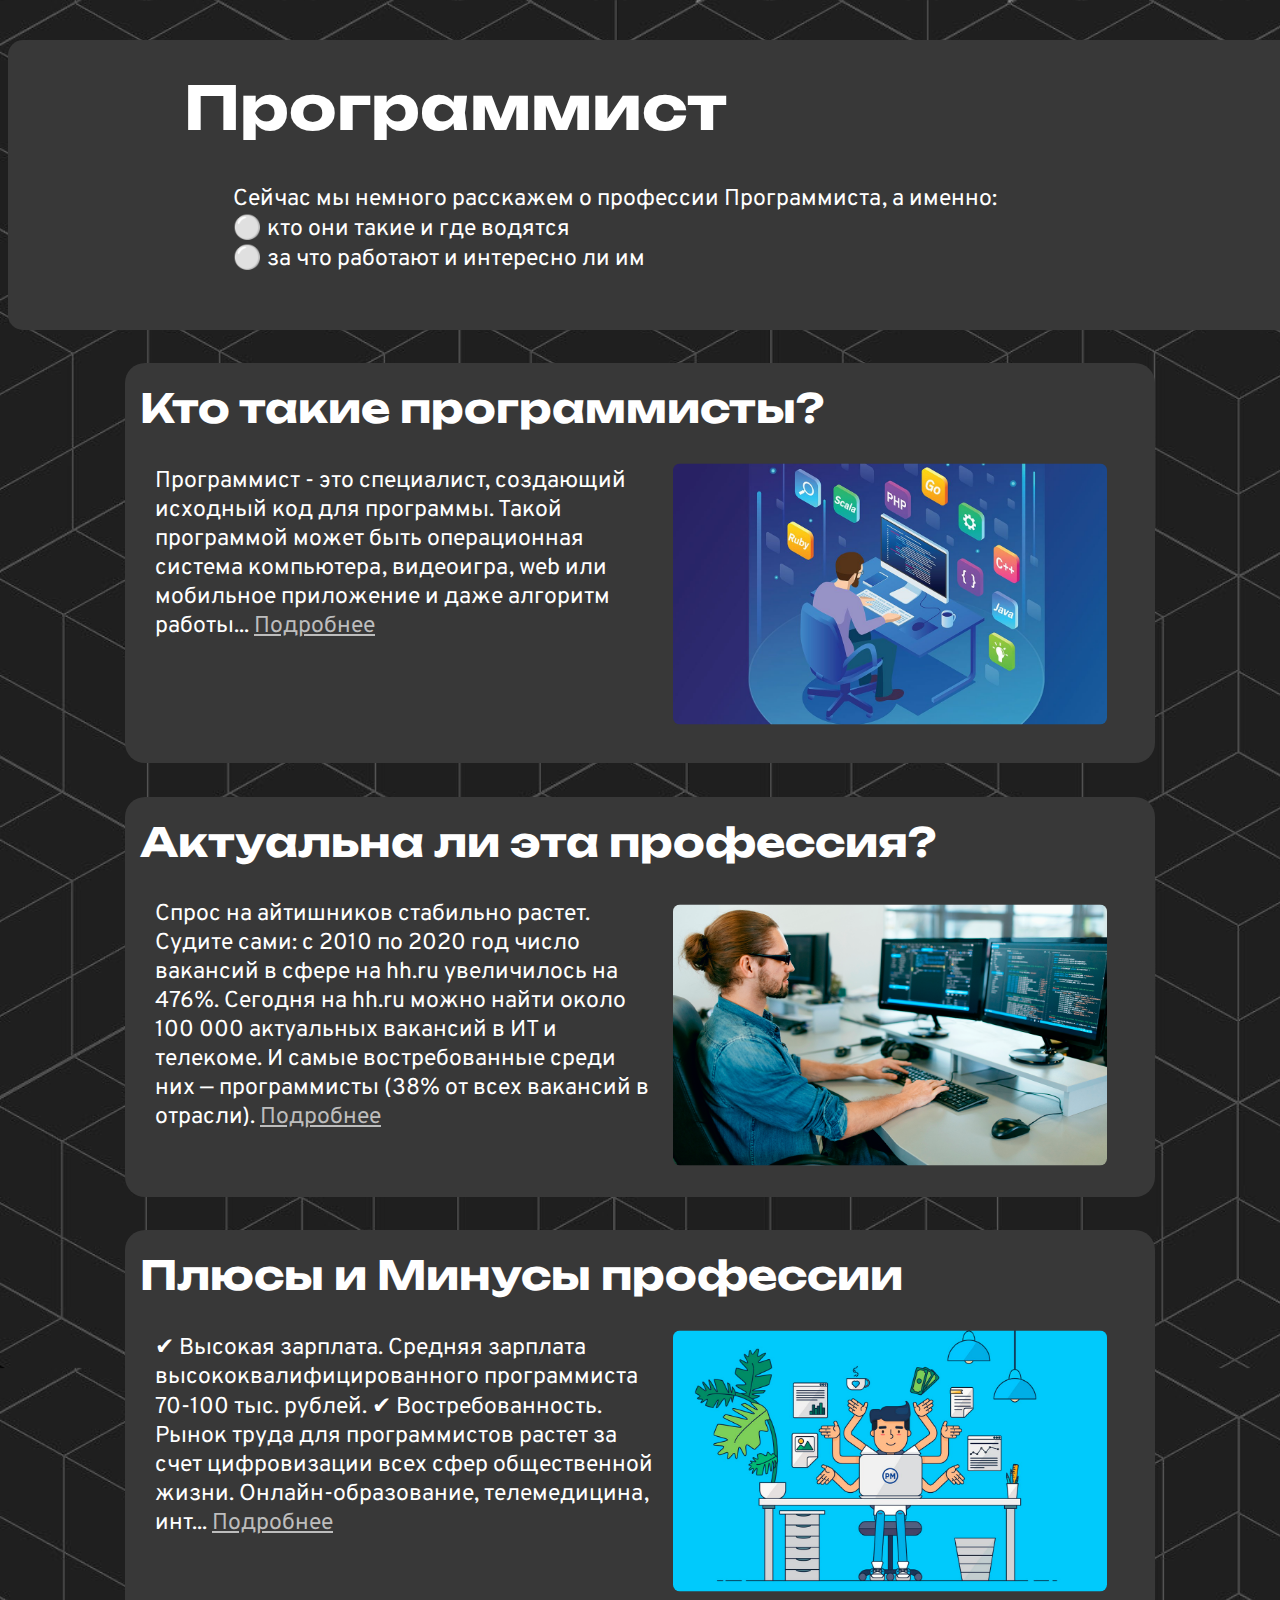
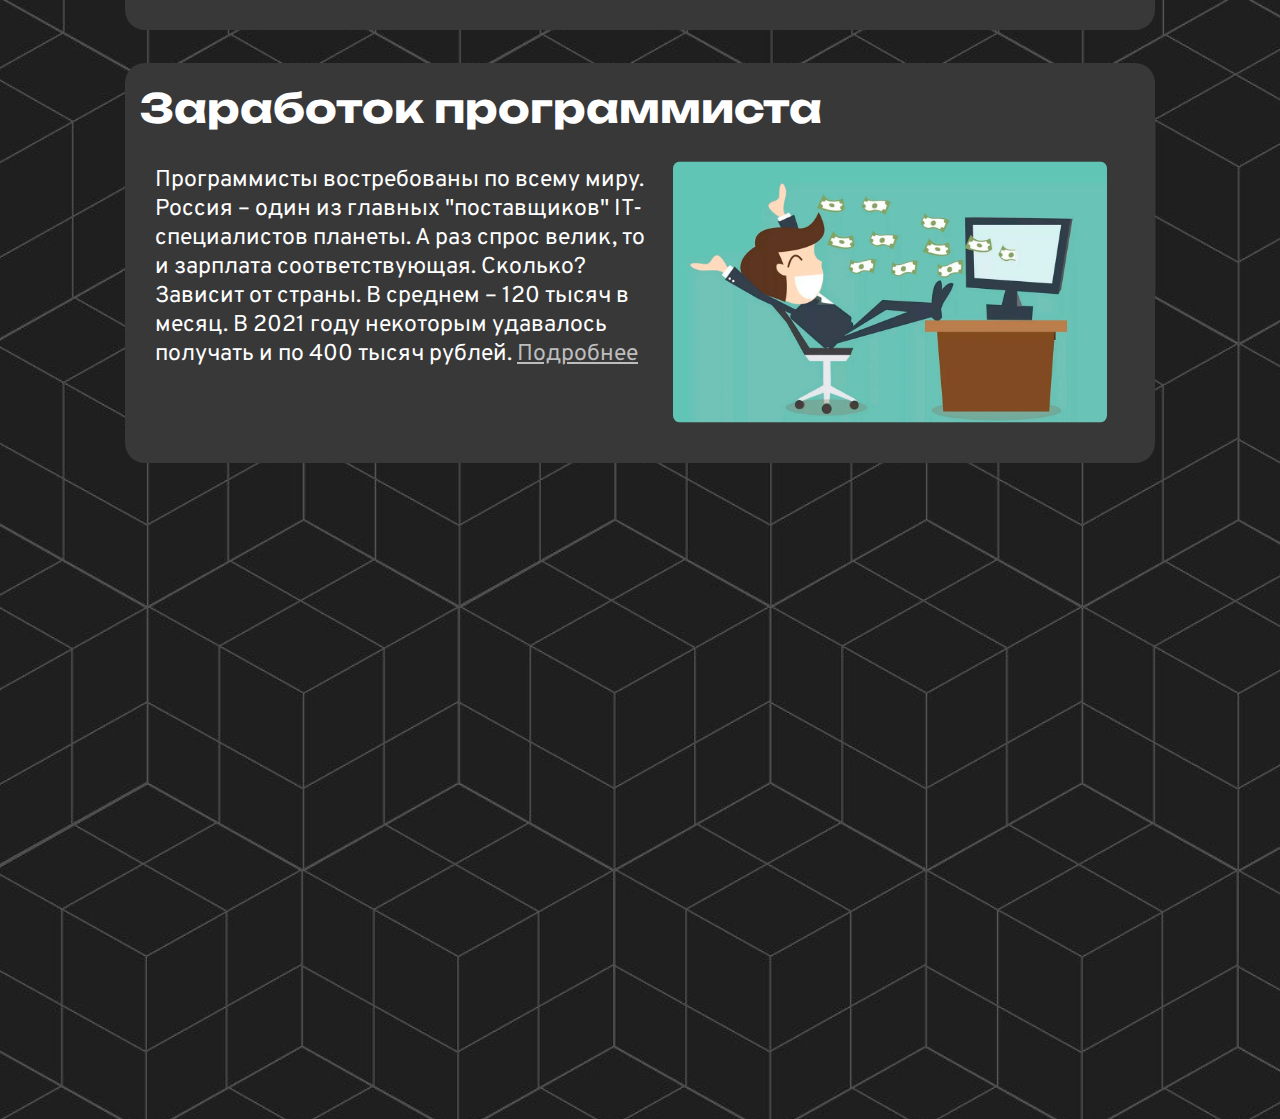
==== index.html @ e57abe6d "Add files via upload" ====
<!DOCTYPE HTML>
    <HTML>
        <link rel="stylesheet" href="styles.css">
        <head>
            <link rel="preconnect" href="https://fonts.googleapis.com">
            <link rel="preconnect" href="https://fonts.gstatic.com" crossorigin>
            <link href="https://fonts.googleapis.com/css2?family=Overpass&display=swap" rel="stylesheet">
            <link href="https://fonts.googleapis.com/css2?family=Overpass:wght@800&family=Unbounded:wght@800&display=swap" rel="stylesheet">
            <title>
                Програмист! Немного 0 профессии 
            </title>
        </head>
        <body background="images/code.jpg"; background-attachment: fixed; background-repeat: repeat-x;>
            <div class="main">
                <div class="hbox">
                    <h1 class="h1p">Программист</h1>
                    <div class="p1p">
                        <p>Сейчас мы немного расскажем о профессии Программиста, а именно:</p>
                        <p>⚪ кто они такие и где водятся</p>
                        <p>⚪ за что работают и интересно ли им</p></div>
                </div>
            </div>
            <div>
                <div class="box">
                    <h2 class="h2p">Кто такие программисты?</h2>
                    <div class="text">
                        <p class p2p>Программист - это специалист, создающий исходный код для программы. Такой программой может быть операционная система компьютера, видеоигра, web или мобильное приложение и даже алгоритм работы... <a href="Программист.html">Подробнее</a> </p>
                        <a href="Программист.html">
                            <img class="img1pos" src="images/1.jpg">
                        </a>
                    </div>
                </div>
            </div>
            <div>
                <div class="box">
                    <h2 class="h2p">Актуальна ли эта профессия?</h2>
                    <div class="text">
                        <p class p2p>Спрос на айтишников стабильно растет. Судите сами: с 2010 по 2020 год число вакансий в сфере на hh.ru увеличилось на 476%. Сегодня на hh.ru можно найти около 100 000 актуальных вакансий в ИТ и телекоме. И самые востребованные среди них — программисты (38% от всех вакансий в отрасли). <a href="Актуальность.html">Подробнее</a> </p>
                        <a href="Актуальность.html">
                            <img class="img2pos" src="images/2.png">
                        </a>
                    </div>
                </div>
            </div>
            <div>
                <div class="box">
                    <h2 class="h2p">Плюсы и Минусы профессии</h2>
                    <div class="text">
                        <p class p2p>✔ Высокая зарплата. Средняя зарплата высококвалифицированного программиста 70-100 тыс. рублей. ✔ Востребованность. Рынок труда для программистов растет за счет цифровизации всех сфер общественной жизни. Онлайн-образование, телемедицина, инт...  <a href="Плюсыминусы.html">Подробнее</a> </p>
                        <a href="Плюсыминусы.html">
                            <img class="img3pos" src="images/3.png">
                        </a>
                    </div>
                </div>
            </div>
            <div>
                <div class="box">
                    <h2 class="h2p">Заработок программиста</h2>
                    <div class="text">
                        <p class p2p>Программисты востребованы по всему миру. Россия – один из главных "поставщиков" IT-специалистов планеты. А раз спрос велик, то и зарплата соответствующая. Сколько? Зависит от страны. В среднем – 120 тысяч в месяц. В 2021 году некоторым удавалось получать и по 400 тысяч рублей. <a href="Заработок.html">Подробнее</a> </p>
                        <a href="Заработок.html">
                            <img class="img4pos" src="images/4.png">
                        </a>
                    </div>
                </div>
            </div>
        </body>
    </HTML>
---- styles.css ----
body {
  background: rgb(0, 0, 0) url(images/fon.jpg);
  /*background: rgb(56, 56, 56);*/
  color: rgb(255, 255, 255);  
  background-repeat: repeat-y;
  background-size: 190%;

}

h1 {
    color: rgb(255, 255, 255);
    text-align: center;
    font-family: 'Unbounded', cursive;
    
  }
.h1p {
  padding-right: 400px;
  font-size: 60px;
  padding-top: 30px;
}

h2 {
  color: rgb(255, 255, 255);
  text-align: center;
  font-size: 40px;
  text-align: left;
  font-family: 'Unbounded', cursive;
 }  

.h2p {
  padding-right: 100px;
  padding-top: 20px;
}
.h2p1 {
  position: relative;
  top:1000px;
  left:0px;
}
a {
  color:rgb(189, 189, 189);
  cursor: pointer;
}

p{
  color: rgb(255, 255, 255);
  text-align: left;
  margin: auto;
  font-size: 23px;
  font-family: 'Overpass', sans-serif;
}

.p1p {
  padding-bottom: 10px;
  padding-left: 210px;
  padding-right: 0px;
  padding-top: 0px;
}
.p2p {
  position: relative;
  left: 100%;
}

.bh1 {
  color: rgb(255, 255, 255);
  text-align: center;
  padding-bottom: 0px;
  padding-left: 0px;
  padding-right: 200px;
  padding-top: 0px;
  margin: auto;
  font-size: 23px;
}

.box {
  background-color: #383838;
  width: 100%;
  height: 400px;
  padding: 0 15px;
  margin: 0 auto;
  max-width: 1000px;
  border-radius: 20px;
}
.text {
  width: 50%;
  height: 400px;
  padding: 0 15px;
  margin: 0 auto;
  max-width: 1000px;
  padding-right: 500px;

}

.hbox {
  background-color: #383838;
  width: 100%;
  height: 290px;
  padding: 0 15px;
  margin: 0 auto;
  max-width: 1300px;
  border-radius: 15px;
}

.img1pos {
  scale: 35%;
  top: -420px;
  left: 115px;
  position: relative;
  border-radius: 20px;
}
.img2pos {
  scale: 35%;
  top: -470px;
  left: 115px;
  position: relative;
  border-radius: 20px;
}
.img3pos {
  scale: 35%;
  top: -450px;
  left: 115px;
  position: relative;
  border-radius: 20px;
}
.img4pos {
  scale: 35%;
  top: -450px;
  left: 115px;
  position: relative;
  border-radius: 20px;
}
.btn-block {
  display: block;
  width: 45%;

}
.btn-primary {
  color: #fff;
  background-color: #4384d0;
  border-color: #4384d0;

}
.btn {
  display: inline-block;
  margin-bottom: 0;
  font-weight: bold;
  text-align: center;
  vertical-align: middle;
  touch-action: manipulation;
  cursor: pointer;
  background-image: none;
  border: 10px solid transparent;
  white-space: nowrap;
  padding: 8px 12px;
  font-size: 40px;
  line-height: 5;
  border-radius: 4px;
  -webkit-user-select: none;
  -moz-user-select: none;
  -ms-user-select: none;
  user-select: none;
  font-family: 'Overpass', sans-serif;
}
.btn1p {
  top: 0px;
  left: 0px;
  position: relative;
}
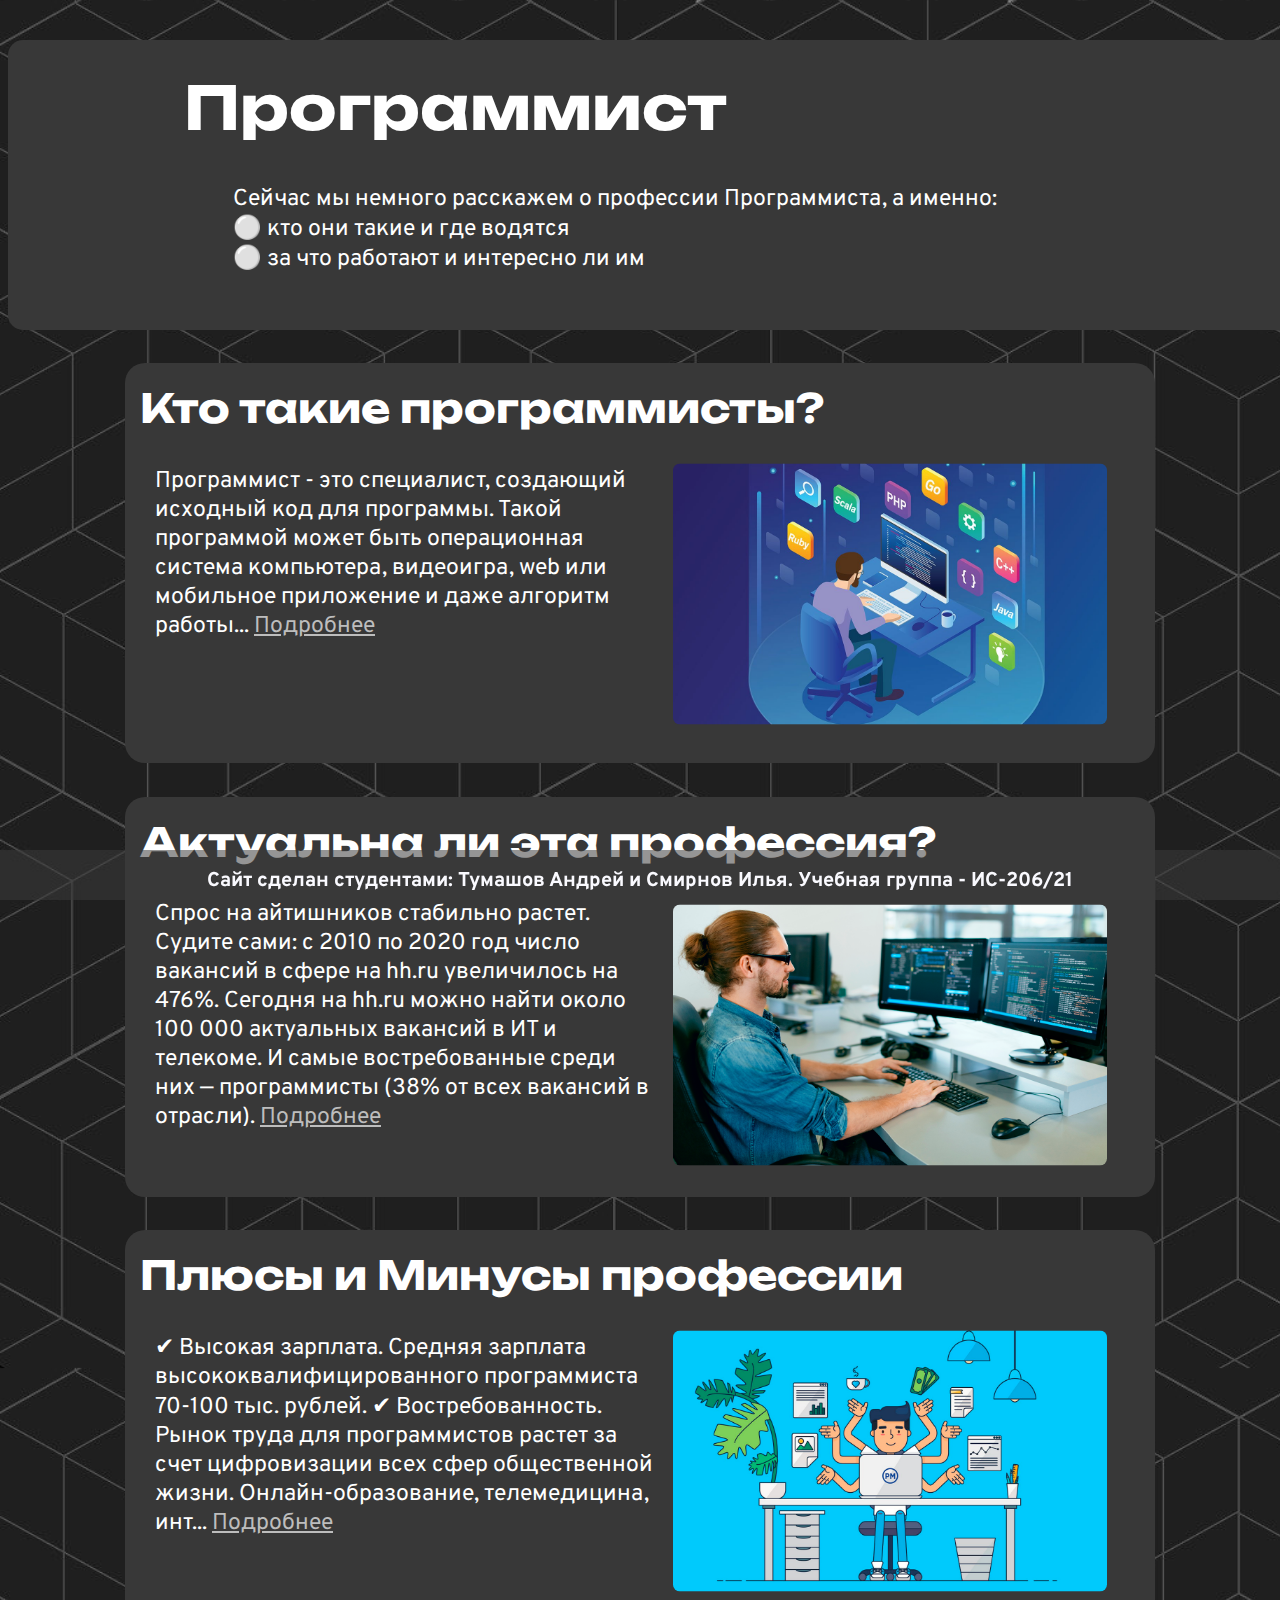
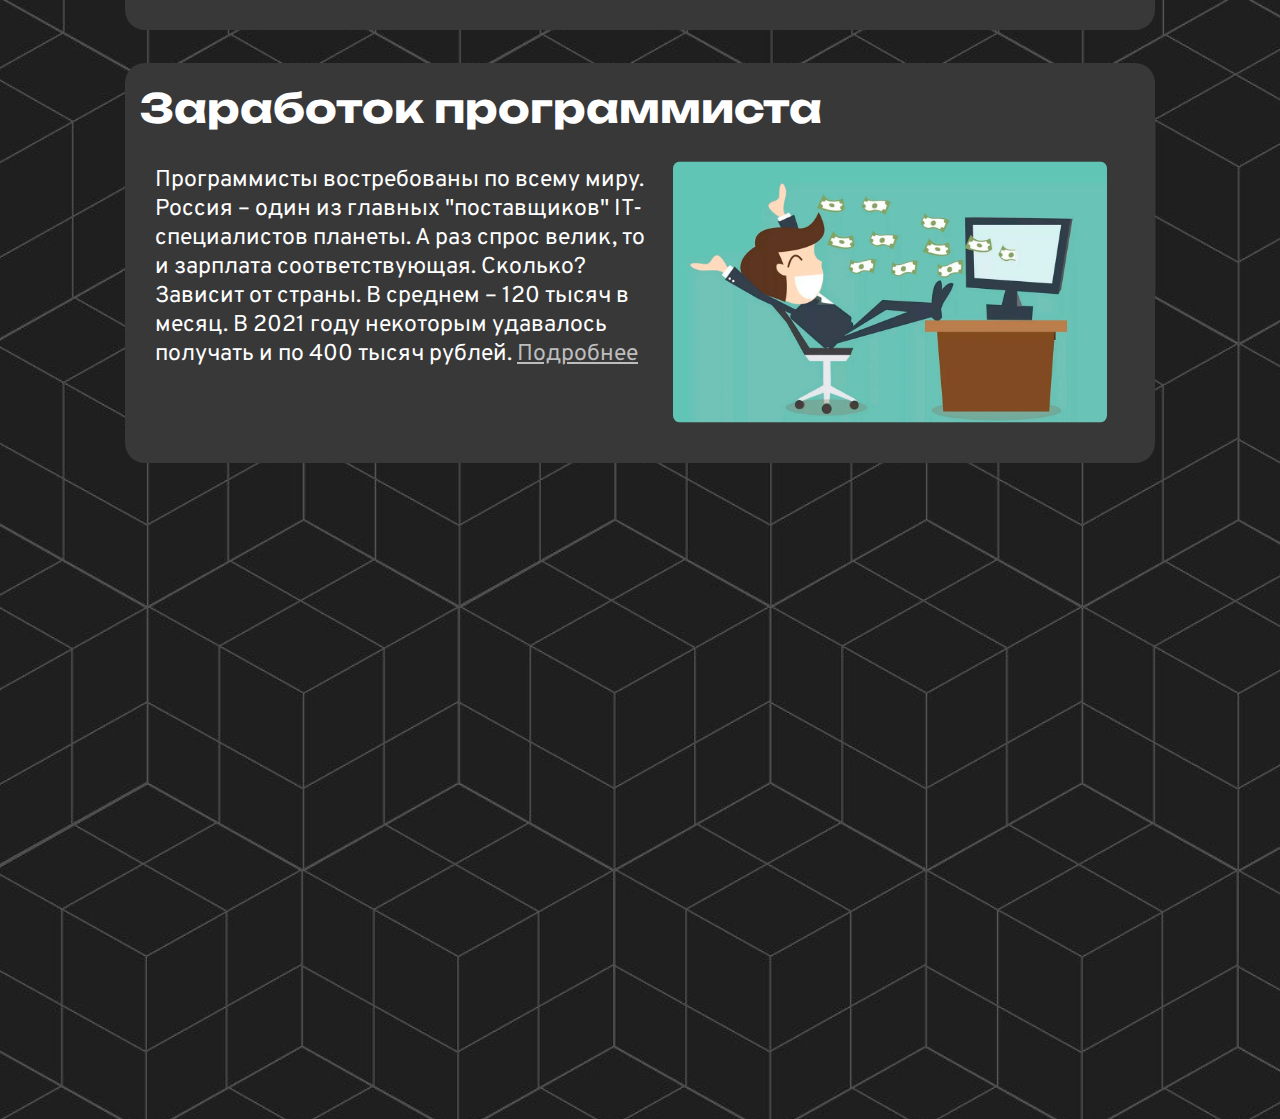
==== commit f538524f: "Add files via upload" ====
--- a/index.html
+++ b/index.html
@@ -64,5 +64,9 @@
                     </div>
                 </div>
             </div>
+            
         </body>
+        <div class="footer">
+            <div class="txt">Сайт сделан студентами: Тумашов Андрей и Смирнов Илья. Учебная группа - ИС-206/21</div>
+        </div>
     </HTML>--- a/styles.css
+++ b/styles.css
@@ -164,4 +164,25 @@
   top: 0px;
   left: 0px;
   position: relative;
+}
+
+.footer {
+  background-color: #3b3b3b8a;
+   position: fixed;
+   right: 0;
+   bottom: 0;
+   text-align: center; 
+   width: 100%;
+   height:50px;   
+   font-size: 19px;
+  font-weight: bold;
+  color: #fafaff;  
+  font-family: 'Overpass', sans-serif;
+  font-size: 20px;
+  vertical-align: middle
+ }
+
+ .txt {
+  position:relative;
+  top: 35%;
 }